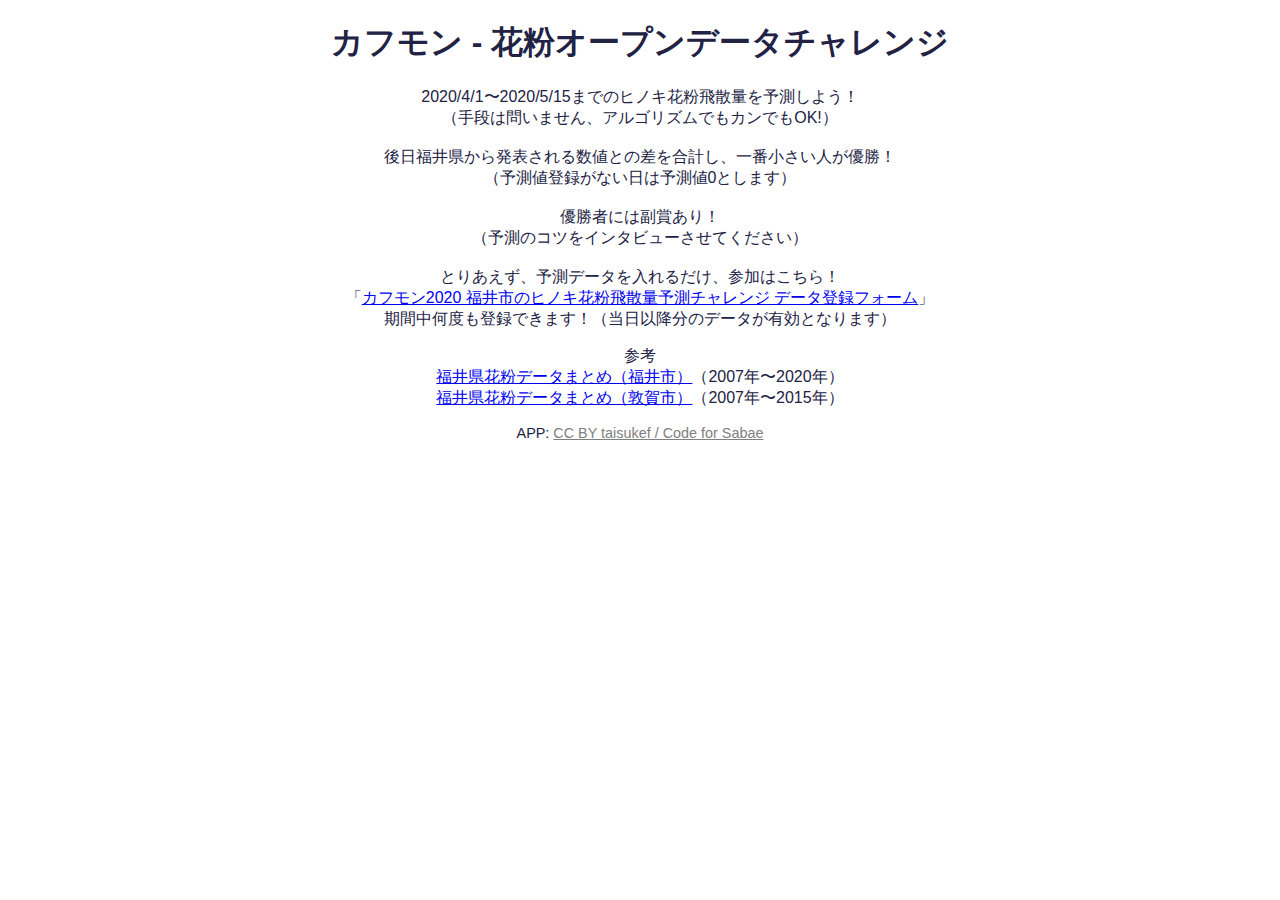
==== index.html @ ea57729d "update" ====
<!DOCTYPE html>
<html lang='ja'>
<head>
<meta charset='utf-8'/>
<title>カフモン - 花粉オープンデータチャレンジ</title>
<meta property="og:image" content=""/>
<link rel="apple-touch-icon" href=""/>
<meta name="viewport" content="width=device-width, initial-scale=1.0">
<meta name="format-detection" content="telephone=no">
<style>
body {
	text-align: center;
	font-family: sans-serif;
	color: #224;
}
#credit {
	margin-top: 1em;
	font-size: 90%;
}
#main > div {
	margin: 1em;
}
#credit a {
	color: gray !important;
}
</style>
</head>
<body>

<div id=main>
<h1>カフモン - 花粉オープンデータチャレンジ</h1>

<div>
	2020/4/1〜2020/5/15までのヒノキ花粉飛散量を予測しよう！<br>
	（手段は問いません、アルゴリズムでもカンでもOK!）<br>
	<br>
	後日福井県から発表される数値との差を合計し、一番小さい人が優勝！<br>
	（予測値登録がない日は予測値0とします）<br>
	<br>
	優勝者には副賞あり！<br>
	（予測のコツをインタビューさせてください）<br>
	<br>
	とりあえず、予測データを入れるだけ、参加はこちら！<br>
	「<a href=https://docs.google.com/forms/d/e/1FAIpQLSd2Y0Mo4YbKor6JgJ4jZ_Gp6GO5upvWaQFGRDaDZz7jaGF-CA/viewform>カフモン2020 福井市のヒノキ花粉飛散量予測チャレンジ データ登録フォーム</a>」<br>
	期間中何度も登録できます！（当日以降分のデータが有効となります）
</div>

<div id=data>
	参考<br>
<a href=kafun-fukui.html>福井県花粉データまとめ（福井市）</a>（2007年〜2020年）<br>
<a href=kafun-tsuruga.html>福井県花粉データまとめ（敦賀市）</a>（2007年〜2015年）<br>
</div>

</div>

<div id='credit'>
APP: <a href=https://fukuno.jig.jp/2805>CC BY taisukef / Code for Sabae</a><br>
</div>

</body>
</html>
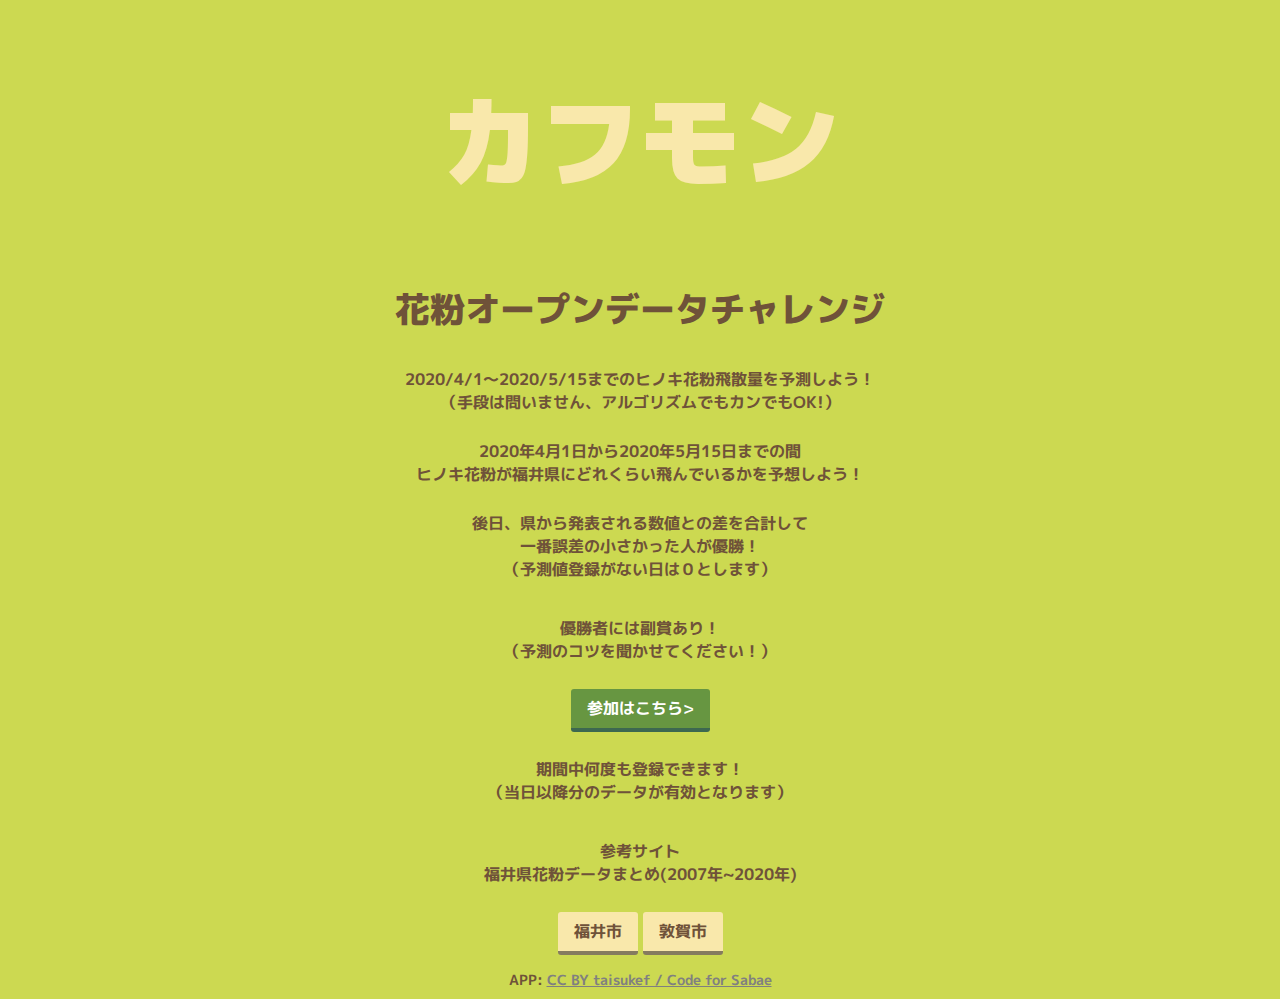
==== commit abea718d: "Merge pull request #1 from macoto1655/workfile" ====
--- a/index.html
+++ b/index.html
@@ -1,61 +1,69 @@
 <!DOCTYPE html>
 <html lang='ja'>
+
 <head>
-<meta charset='utf-8'/>
-<title>カフモン - 花粉オープンデータチャレンジ</title>
-<meta property="og:image" content=""/>
-<link rel="apple-touch-icon" href=""/>
-<meta name="viewport" content="width=device-width, initial-scale=1.0">
-<meta name="format-detection" content="telephone=no">
-<style>
-body {
-	text-align: center;
-	font-family: sans-serif;
-	color: #224;
-}
-#credit {
-	margin-top: 1em;
-	font-size: 90%;
-}
-#main > div {
-	margin: 1em;
-}
-#credit a {
-	color: gray !important;
-}
-</style>
+	<meta charset='utf-8' />
+	<title>カフモン - 花粉オープンデータチャレンジ</title>
+	<meta property="og:image" content="" />
+	<link rel="apple-touch-icon" href="" />
+	<link rel="stylesheet" href="index.css">
+	<meta name="viewport" content="width=device-width, initial-scale=1.0">
+	<meta name="format-detection" content="telephone=no">
+
 </head>
+
 <body>
+	<div id="main">
+		<h1 id="oomidashi">カフモン</h1>
+		<h1 id="midashi">花粉オープンデータチャレンジ</h1>
 
-<div id=main>
-<h1>カフモン - 花粉オープンデータチャレンジ</h1>
+		<p class="sentence">
+			2020/4/1〜2020/5/15までのヒノキ花粉飛散量を予測しよう！<br>
+			（手段は問いません、アルゴリズムでもカンでもOK!）<br>
+		</p>
 
-<div>
-	2020/4/1〜2020/5/15までのヒノキ花粉飛散量を予測しよう！<br>
-	（手段は問いません、アルゴリズムでもカンでもOK!）<br>
-	<br>
-	後日福井県から発表される数値との差を合計し、一番小さい人が優勝！<br>
-	（予測値登録がない日は予測値0とします）<br>
-	<br>
-	優勝者には副賞あり！<br>
-	（予測のコツをインタビューさせてください）<br>
-	<br>
-	とりあえず、予測データを入れるだけ、参加はこちら！<br>
-	「<a href=https://docs.google.com/forms/d/e/1FAIpQLSd2Y0Mo4YbKor6JgJ4jZ_Gp6GO5upvWaQFGRDaDZz7jaGF-CA/viewform>カフモン2020 福井市のヒノキ花粉飛散量予測チャレンジ データ登録フォーム</a>」<br>
-	期間中何度も登録できます！（当日以降分のデータが有効となります）
-</div>
+		</p class="sentence">
+		2020年4月1日から2020年5月15日までの間<br>
+		ヒノキ花粉が福井県にどれくらい飛んでいるかを予想しよう！
+		</p>
 
-<div id=data>
-	参考<br>
-<a href=kafun-fukui.html>福井県花粉データまとめ（福井市）</a>（2007年〜2020年）<br>
-<a href=kafun-tsuruga.html>福井県花粉データまとめ（敦賀市）</a>（2007年〜2015年）<br>
-</div>
+		<p class="sentence">
+			後日、県から発表される数値との差を合計して<br>
+			一番誤差の小さかった人が優勝！<br>
+			（予測値登録がない日は０とします）
+		</p>
 
-</div>
+		<p class="sentence">
+			優勝者には副賞あり！<br>
+			（予測のコツを聞かせてください！）
+		</p>
 
-<div id='credit'>
-APP: <a href=https://fukuno.jig.jp/2805>CC BY taisukef / Code for Sabae</a><br>
-</div>
+		<a href="https://docs.google.com/forms/d/e/1FAIpQLSd2Y0Mo4YbKor6JgJ4jZ_Gp6GO5upvWaQFGRDaDZz7jaGF-CA/viewform"
+			class="btn_join">参加はこちら></a><br>
+
+		<p class="sentence">
+			期間中何度も登録できます！<br>
+			（当日以降分のデータが有効となります）
+		</p>
+	</div>
+
+	<div id=data>
+		<p class="sentence">
+			参考サイト<br>
+			福井県花粉データまとめ(2007年~2020年)
+		</p>
+		<div class="data_access">
+			<a href="kafun-fukui.html" class="btn_access">福井市</a>
+			<a href="kafun-tsuruga.html" class="btn_access">敦賀市</a>
+		</div>
+	</div>
+
+	</div>
+
+	<div id='credit'>
+		APP: <a href=https://fukuno.jig.jp/2805>CC BY taisukef / Code for Sabae</a><br>
+	</div>
 
 </body>
-</html>
+
+</html>--- a/index.css
+++ b/index.css
@@ -0,0 +1,83 @@
+/*グーグルフォントのリンク*/
+@import url('https://fonts.googleapis.com/css2?family=M+PLUS+1p:wght@700;800;900&display=swap');
+
+body{
+    background: #CCD951;
+}
+
+h1#oomidashi{
+    font-size: 100px;
+    font-weight: 900;
+    text-align: center;
+    font-family: 'M PLUS 1p', sans-serif;
+    color: #F9E8AB;
+}
+
+h1#midashi{
+    font-size: 35px;
+    font-weight: 800;
+    text-align: center;
+    font-family: 'M PLUS 1p', sans-serif;
+    color:#6F5239;
+}
+
+body {
+    text-align: center;
+    font-family: 'M PLUS 1p', sans-serif;
+    font-weight: 700;
+    color:#6F5239;
+}
+
+.sentence{
+    padding:10px;
+}
+
+.btn_join {
+    display: inline-block;
+    padding: 0.5em 1em;
+    text-decoration: none;
+    background: #679641;/*ボタン色*/
+    color: #FFF;
+    border-bottom: solid 4px #3d6850;
+    border-radius: 3px;
+}
+
+.btn_join:active {
+    /*ボタンを押したとき*/
+    -webkit-transform: translateY(4px);
+    transform: translateY(4px);/*下に動く*/
+    box-shadow: 0px 0px 1px rgba(0, 0, 0, 0.2);/*影を小さく*/
+    border-bottom: none;
+}
+
+.btn_access {
+    display: inline-block;
+    padding: 0.5em 1em;
+    text-decoration: none;
+    background: #F9E8AB;/*ボタン色*/
+    color: #6F5239;
+    border-bottom: solid 4px #857b5f;
+    border-radius: 3px;
+}
+
+.btn_access:active {
+    /*ボタンを押したとき*/
+    -webkit-transform: translateY(4px);
+    transform: translateY(4px);/*下に動く*/
+    box-shadow: 0px 0px 1px rgba(0, 0, 0, 0.2);/*影を小さく*/
+    border-bottom: none;
+}
+
+
+#credit {
+    margin-top: 1em;
+    font-size: 90%;
+}
+
+#main>div {
+    margin: 1em;
+}
+
+#credit a {
+    color: gray !important;
+}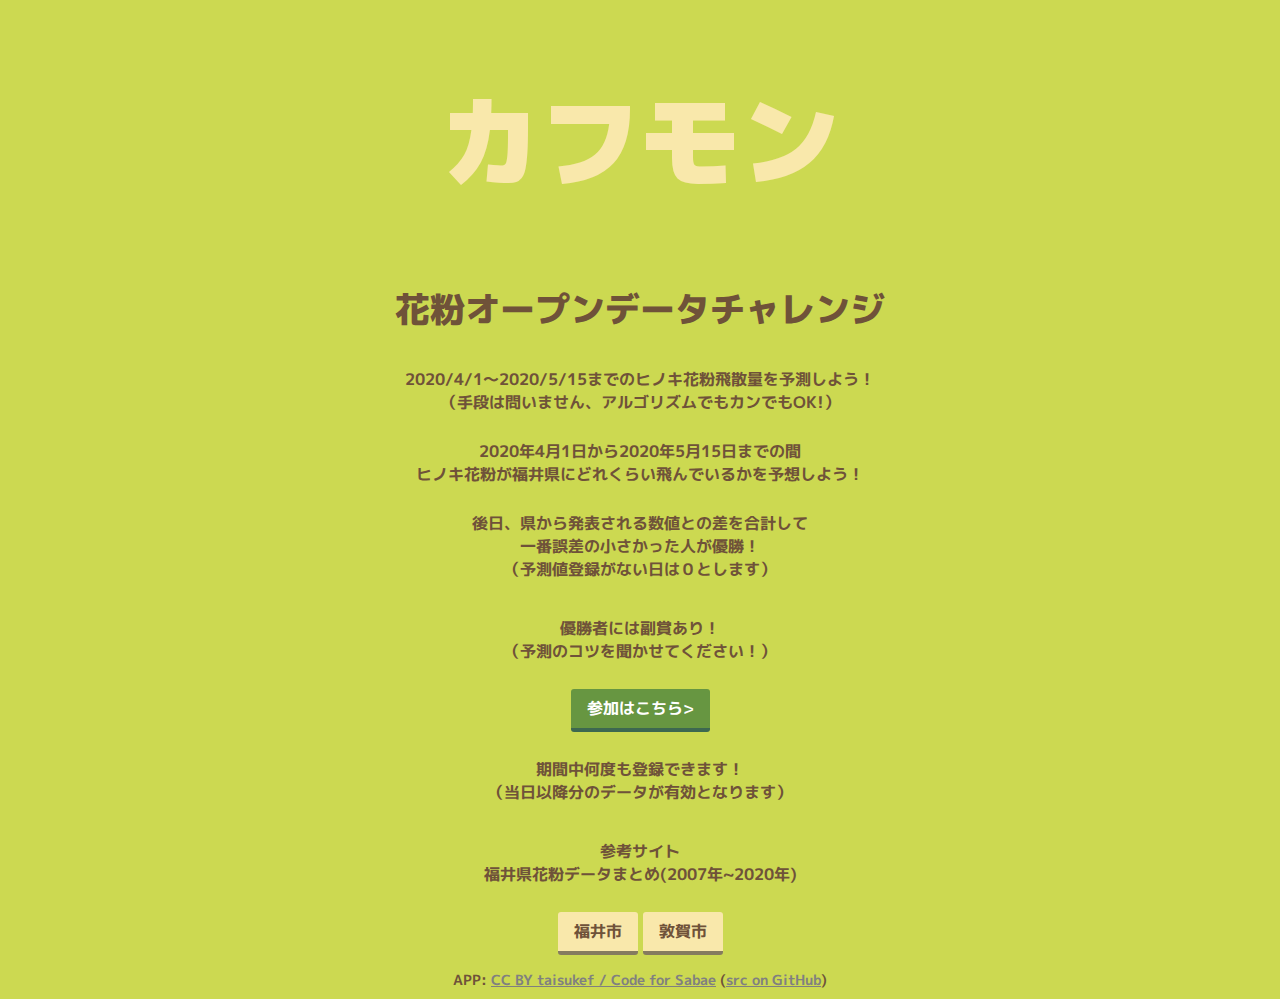
==== commit 139eaf4d: "add src link" ====
--- a/index.html
+++ b/index.html
@@ -4,8 +4,15 @@
 <head>
 	<meta charset='utf-8' />
 	<title>カフモン - 花粉オープンデータチャレンジ</title>
-	<meta property="og:image" content="" />
-	<link rel="apple-touch-icon" href="" />
+	<meta property="og:title" content="カフモン - 花粉オープンデータチャレンジ"/>
+	<meta property="og:description" content="2020/4/1〜2020/5/15までのヒノキ花粉飛散量を予測しよう！（手段は問いません、アルゴリズムでもカンでもOK!）"/>
+	<link rel="icon" type="image/png" href="kafumon_icon.png"/>
+	<link rel="apple-touch-icon" href="kafumon_icon.png"/>
+	<meta name="msapplication-square310x310logo" content="kafumon_icon.png"/>
+	<meta name="twitter:card" content="summary_large_image"/>
+	<meta property="og:image"  content="https://code4sabae.github.io/kafumon/kafumon_ogp.png"/>
+	<meta name="twitter:image" content="https://code4sabae.github.io/kafumon/kafumon_ogp.png"/>
+
 	<link rel="stylesheet" href="index.css">
 	<meta name="viewport" content="width=device-width, initial-scale=1.0">
 	<meta name="format-detection" content="telephone=no">
@@ -61,7 +68,7 @@
 	</div>
 
 	<div id='credit'>
-		APP: <a href=https://fukuno.jig.jp/2805>CC BY taisukef / Code for Sabae</a><br>
+		APP: <a href=https://fukuno.jig.jp/2805>CC BY taisukef / Code for Sabae</a> (<a href="https://github.com/code4sabae/kafumon/">src on GitHub</a>)<br>
 	</div>
 
 </body>
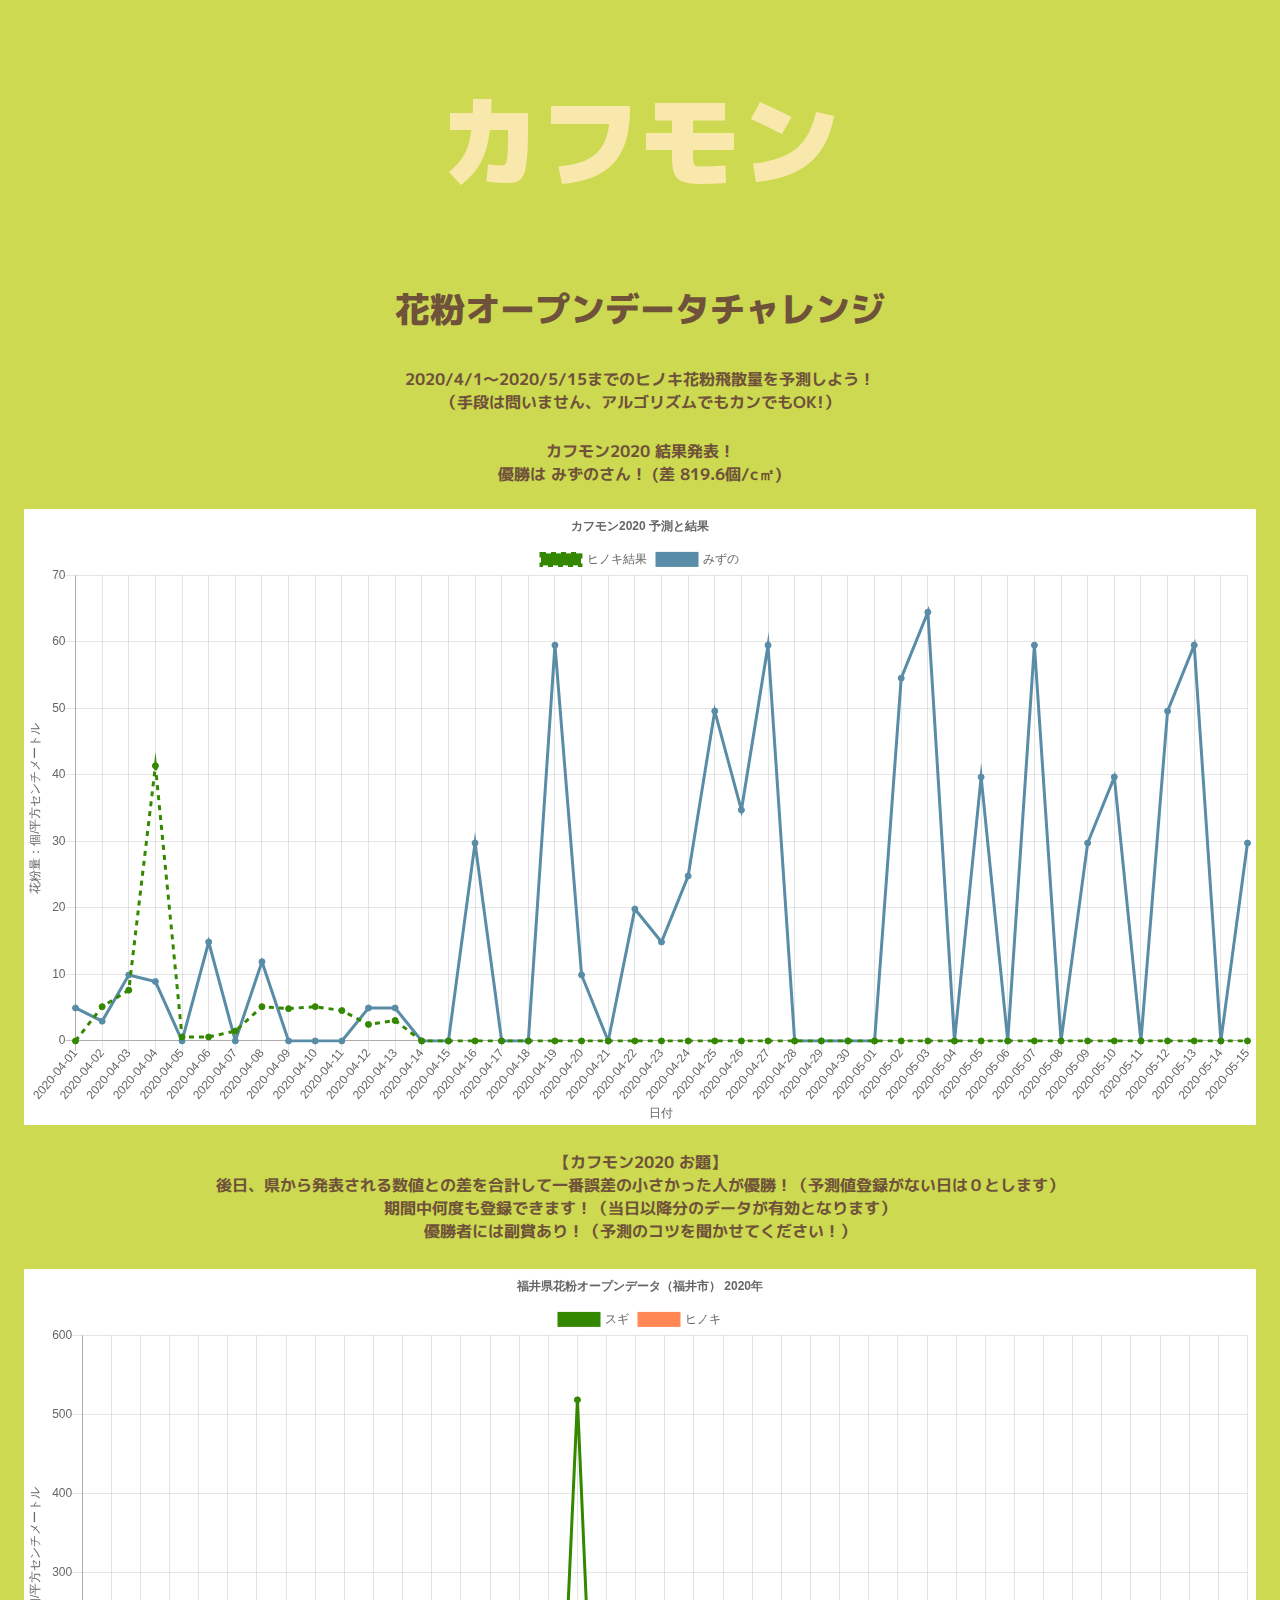
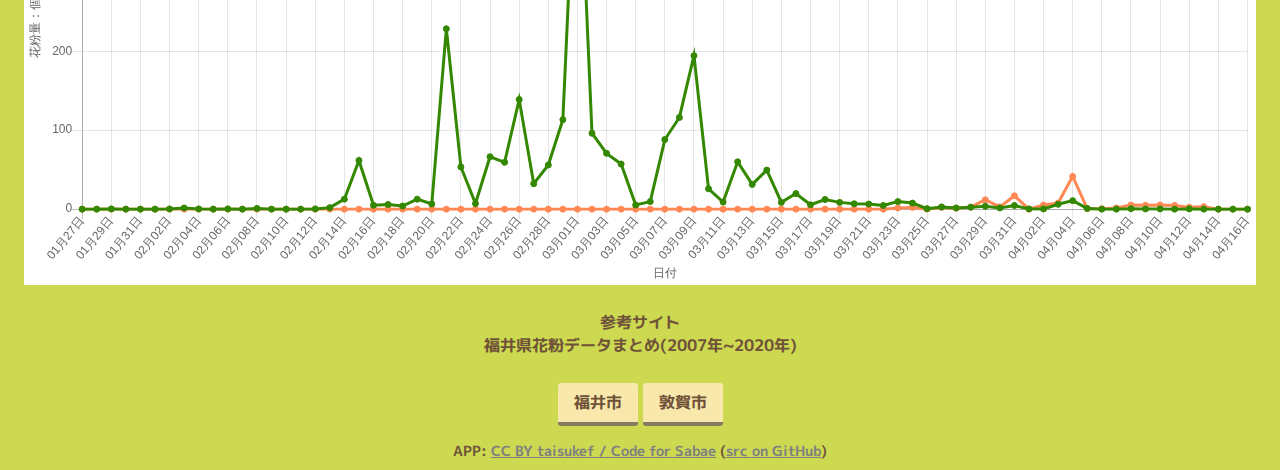
==== commit 6289555e: "カフモン2020 結果発表" ====
--- a/index.html
+++ b/index.html
@@ -29,30 +29,32 @@
 			（手段は問いません、アルゴリズムでもカンでもOK!）<br>
 		</p>
 
-		</p class="sentence">
-		2020年4月1日から2020年5月15日までの間<br>
-		ヒノキ花粉が福井県にどれくらい飛んでいるかを予想しよう！
-		</p>
-
-		<p class="sentence">
-			後日、県から発表される数値との差を合計して<br>
-			一番誤差の小さかった人が優勝！<br>
-			（予測値登録がない日は０とします）
-		</p>
-
-		<p class="sentence">
-			優勝者には副賞あり！<br>
-			（予測のコツを聞かせてください！）
-		</p>
-
+		<!--
 		<a href="https://docs.google.com/forms/d/e/1FAIpQLSd2Y0Mo4YbKor6JgJ4jZ_Gp6GO5upvWaQFGRDaDZz7jaGF-CA/viewform"
 			class="btn_join">参加はこちら></a><br>
+		-->
+
+		<div class="result">
+			カフモン2020 結果発表！<br>
+			優勝は <span id=winner></span><br>
+			<br>
+			<canvas id="chart2" style="background:white"></canvas>
+		</div>
 
 		<p class="sentence">
-			期間中何度も登録できます！<br>
-			（当日以降分のデータが有効となります）
+			【カフモン2020 お題】<br>
+			後日、県から発表される数値との差を合計して一番誤差の小さかった人が優勝！（予測値登録がない日は０とします）<br>
+			期間中何度も登録できます！（当日以降分のデータが有効となります）<br>
+			優勝者には副賞あり！（予測のコツを聞かせてください！）
 		</p>
-	</div>
+
+
+		<div class="result">
+			<canvas id="chart" style="background:white"></canvas>
+		</div>
+
+	</div>
+
 
 	<div id=data>
 		<p class="sentence">
@@ -71,6 +73,156 @@
 		APP: <a href=https://fukuno.jig.jp/2805>CC BY taisukef / Code for Sabae</a> (<a href="https://github.com/code4sabae/kafumon/">src on GitHub</a>)<br>
 	</div>
 
+<script type="module">
+
+import Chart from './lib/Chart.mjs'
+import util from './lib/util.mjs'
+
+const showData = (json) => {
+	const label = json.map(d => d[''])
+	const sugi = json.map(d => parseFloat(d['スギ']))
+	const hinoki = json.map(d => parseFloat(d['ヒノキ']))
+
+	const config = {
+		type: 'line',
+		data: {
+			labels: label,
+			datasets: [{
+				label: 'スギ',
+				backgroundColor: '#380',
+				borderColor: '#380',
+				lineTension: 0,
+				fill: false,
+				data: sugi,
+			}, {
+				label: 'ヒノキ',
+				backgroundColor: '#f85',
+				borderColor: '#f85',
+				// borderDash: [5, 5],
+				lineTension: 0,
+				fill: false,
+				data: hinoki,
+			}]
+		},
+		options: {
+			responsive: true,
+			title: { display: true, text: '福井県花粉オープンデータ（福井市） 2020年' },
+			tooltips: { mode: 'index', intersect: false },
+			hover: { mode: 'nearest', intersect: true },
+			scales: {
+				xAxes: [{
+					display: true,
+					scaleLabel: { display: true, labelString: '日付' }
+				}],
+				yAxes: [{
+					display: true,
+					scaleLabel: { display: true, labelString: '花粉量：個/平方センチメートル' }
+				}]
+			}
+		}
+	}
+	new Chart.Chart(chart, config)
+}
+const parseDate = s => {
+	return '2020-' + s.substring(0, 2) + '-' + s.substring(3, 5)
+}
+const showResult = (json, predict) => {
+	const label = []
+	const data = {}
+	const sumres = {}
+	for (const c in predict[0]) {
+		if (c === 'date') { continue }
+		data[c] = []
+		sumres[c] = 0
+	}
+	const result = []
+	for (let i = new Date('2020-04-01').getTime(); i <= new Date('2020-05-15').getTime(); i += 24 * 60 * 60 * 1000) {
+		const date = util.formatYMD(new Date(i))
+		label.push(date)
+		const res = json.find(r => parseDate(r['']) === date)
+		const nres = res ? parseFloat(res['ヒノキ']) : 0
+		result.push(nres)
+		for (const d in data) {
+			const n = predict.find(p => p.date === date)[d] || 0
+			data[d].push(n)
+			const dif = Math.abs(nres - n)
+			sumres[d] += dif
+		}
+	}
+	let cwinner = null
+	let nwinner = 1 << 30
+	for (const c in sumres) {
+		if (sumres[c] < nwinner) {
+			nwinner = sumres[c]
+			cwinner = c
+		}
+	}
+	winner.textContent = cwinner + 'さん！ (差 ' + nwinner + '個/c㎡)'
+
+	const datasets = []
+	datasets.push({
+		label: 'ヒノキ結果',
+		backgroundColor: '#380',
+		borderColor: '#380',
+		lineTension: 0,
+		borderDash: [5, 5],
+		fill: false,
+		data: result
+	})
+	for (const d in data) {
+		const col = 'hsl(200, 30%, 50%)'
+		datasets.push({
+			label: d,
+			backgroundColor: col,
+			borderColor: col,
+			lineTension: 0,
+			fill: false,
+			data: data[d]
+		})
+	}
+
+	const config = {
+		type: 'line',
+		data: {
+			labels: label,
+			datasets: datasets
+		},
+		options: {
+			responsive: true,
+			title: { display: true, text: 'カフモン2020 予測と結果' },
+			tooltips: { mode: 'index', intersect: false },
+			hover: { mode: 'nearest', intersect: true },
+			scales: {
+				xAxes: [{
+					display: true,
+					scaleLabel: { display: true, labelString: '日付' }
+				}],
+				yAxes: [{
+					display: true,
+					scaleLabel: { display: true, labelString: '花粉量：個/平方センチメートル' }
+				}]
+			}
+		}
+	}
+	console.log(config)
+	new Chart.Chart(chart2, config)
+}
+
+const main = async () => {
+	const url = 'data/r2_kahun_fukui.csv'
+	const json = await util.fetchCSVtoJSON(url)
+	console.log(json)
+	showData(json)
+
+	const urlp = 'data/kafumon2020.csv'
+	const pdata = await util.fetchCSVtoJSON(urlp)
+	console.log(pdata)
+	showResult(json, pdata)
+}
+main()
+
+</script>
+
 </body>
 
 </html>